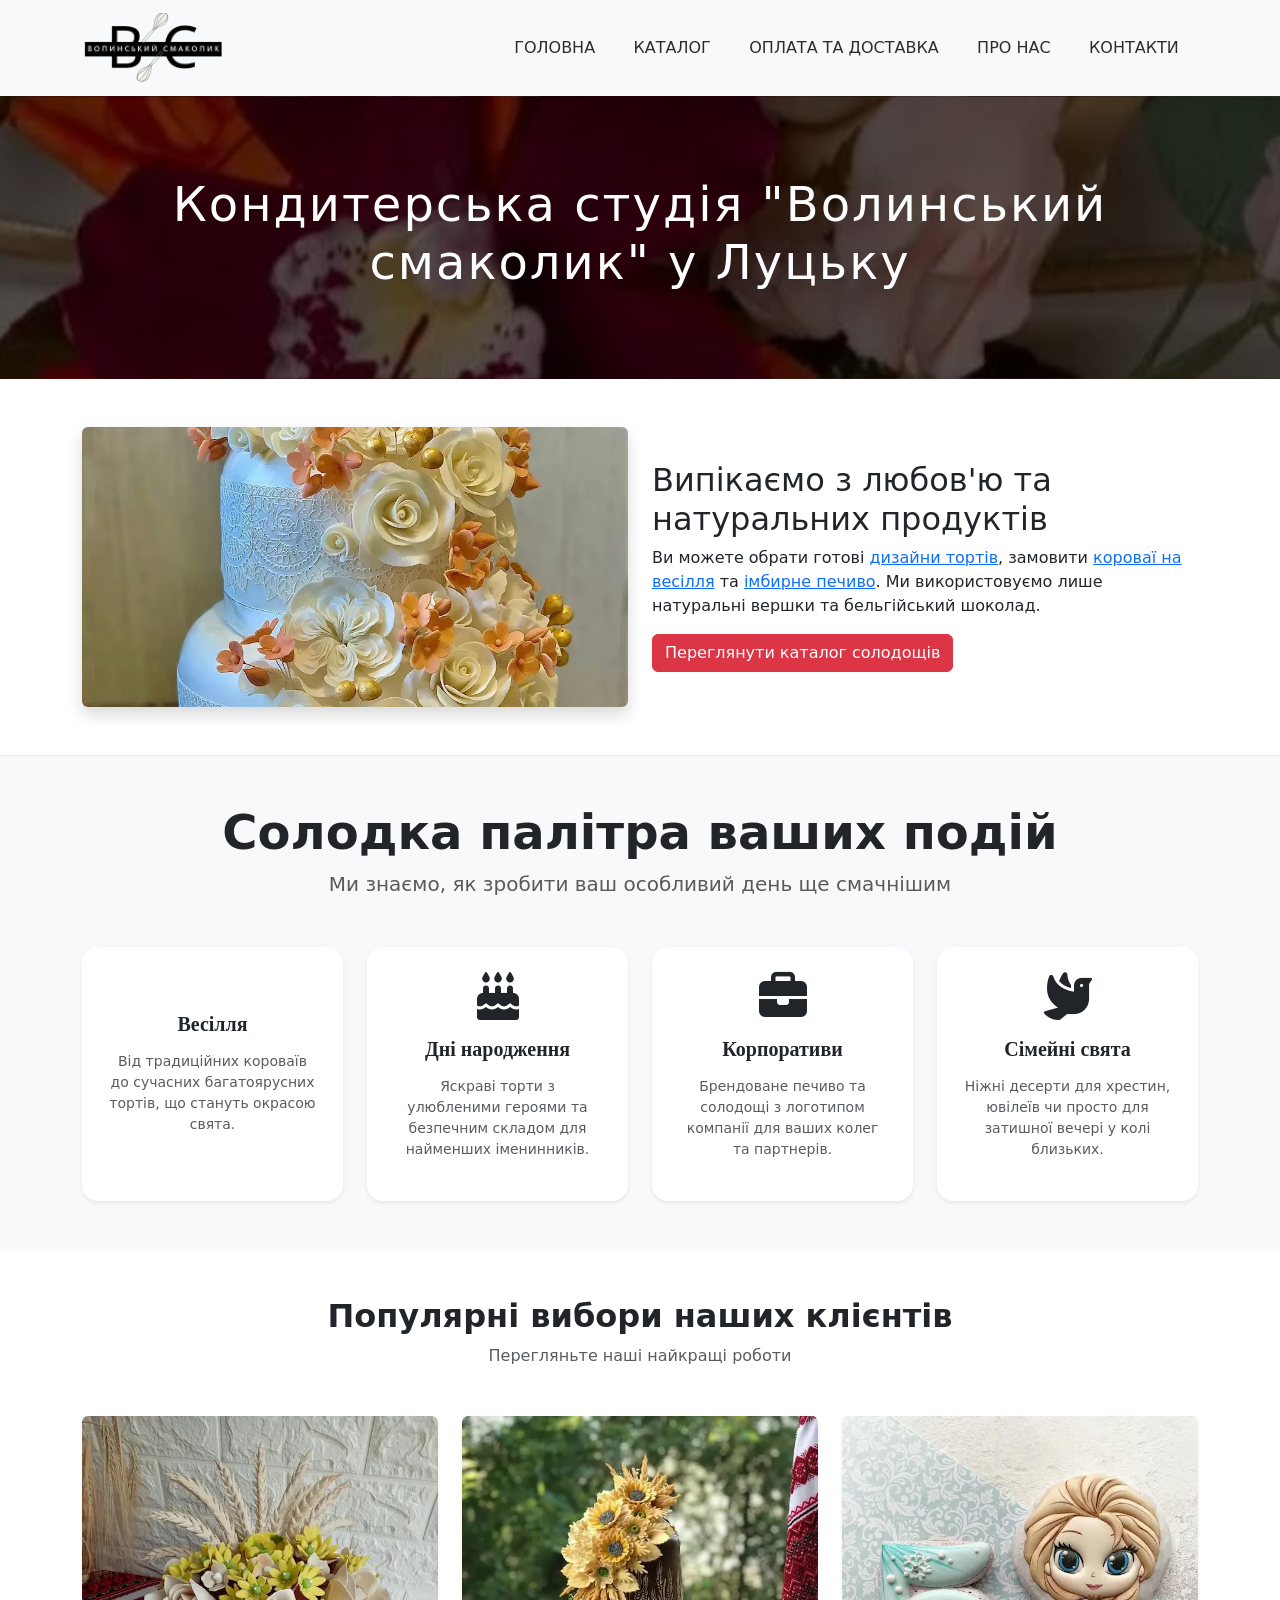
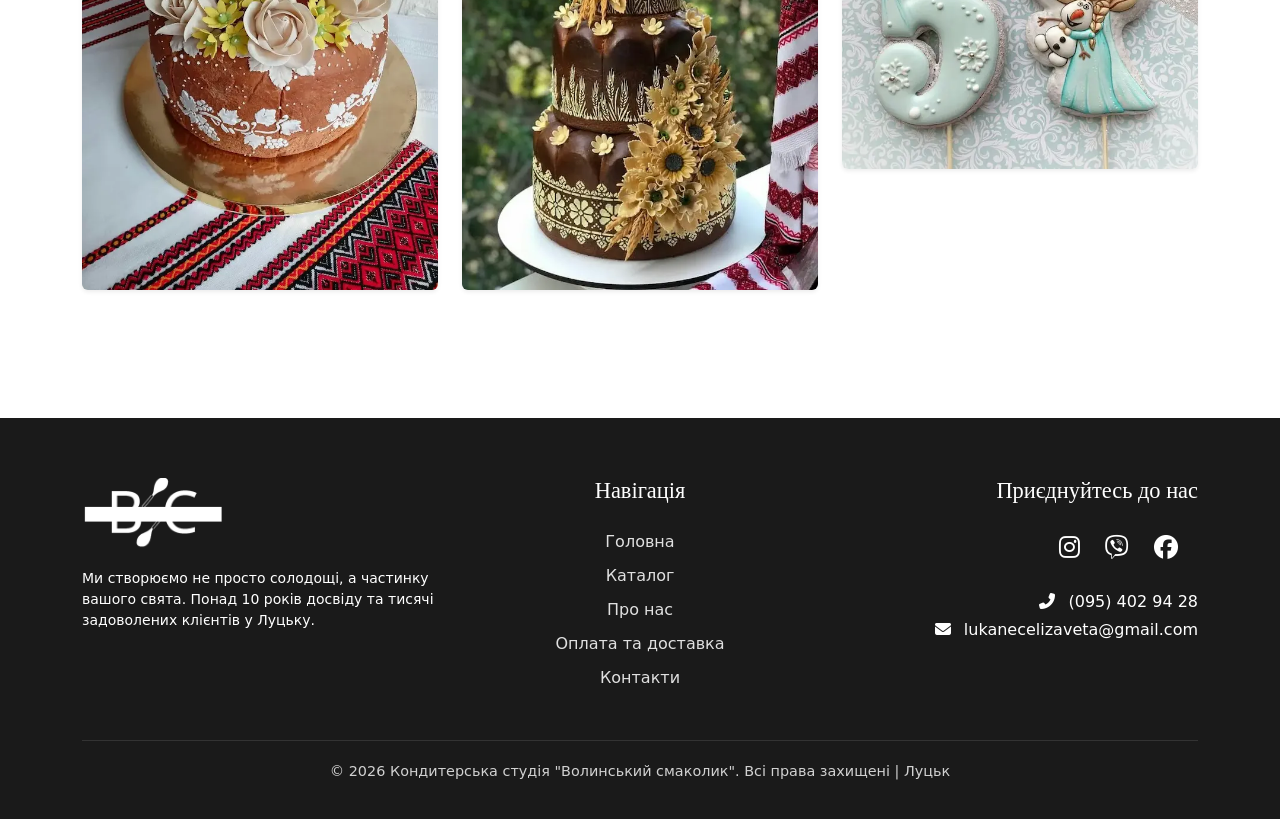
==== index.html @ 6240ece6 "Add ahrefs site verification meta tag for improved SEO tracking" ====
<!DOCTYPE html>
<html lang="uk">
<head>
    <meta charset="utf-8">
    <meta name="viewport" content="width=device-width, initial-scale=1.0">
    <title>Торти та короваї на замовлення Луцьк — Волинський смаколик </title>
    <meta name="description" content="Шукаєте смачне доповнення свята? Студія Волинський смаколик виготовляє натуральні торти та короваї у Луцьку. Ручна робота та свіжі продукти. Замовляйте зараз!">
    <link rel="preload" as="image" href="img/11.webp" fetchpriority="high">
    <link rel="preconnect" href="https://cdn.jsdelivr.net">
    <link rel="preconnect" href="https://cdnjs.cloudflare.com">
    <link rel="preload" href="https://cdnjs.cloudflare.com/ajax/libs/font-awesome/6.5.1/webfonts/fa-solid-900.woff2" as="font" type="font/woff2" crossorigin>
    <link rel="preload" href="https://cdnjs.cloudflare.com/ajax/libs/font-awesome/6.5.1/webfonts/fa-brands-400.woff2" as="font" type="font/woff2" crossorigin>
    <link rel="stylesheet" href="style.css">
    <link rel="stylesheet" href="https://cdn.jsdelivr.net/npm/bootstrap@5.3.0/dist/css/bootstrap.min.css">
    <link rel="stylesheet" href="https://cdnjs.cloudflare.com/ajax/libs/font-awesome/6.5.1/css/all.min.css">
    <meta name="google-site-verification" content="4i_8An1b0NBoUHBv1AoIvN3UKOuP4uVBedhU_tE_VQs" />
    <meta name="seobility" content="47df8234e2d0824a6869f9223be1ee46">
    <meta name="ahrefs-site-verification" content="925ce165d2ff561722cb3863309622aa576b7054dd38004be215ba54e6a1b39d">
    <link rel="icon" type="image/webp" href="img/Logo1.webp" sizes="32x32">
    <script src="https://analytics.ahrefs.com/analytics.js" data-key="kGzh/HsQVAH2dVlQZeXshA" async></script>
    <script type="application/ld+json">
    {
        "@context": "https://schema.org",
        "@type": "Bakery",
        "name": "Волинський смаколик",
        "image": "https://lukianetsliza25.github.io/seo-audit-project/img/logo.webp",
        "url": "https://lukianetsliza25.github.io/seo-audit-project/",
        "telephone": "+380954029428",
        "servesCuisine": "Ukrainian",
        "address": {
            "@type": "PostalAddress",
            "streetAddress": "вулиця Огієнка, 1",
            "addressLocality": "Луцьк",
            "addressRegion": "Волинська область",
            "postalCode": "43005",
            "addressCountry": "UA"
        },
        "openingHours": "Mo-Sa 09:00-19:00",
        "priceRange": "$$"
    }
    </script>
</head>
<body>
    <nav class="navbar navbar-expand-lg navbar-light bg-light sticky-top shadow-sm">
        <div class="container">
            <a class="navbar-brand" href="index.html">
                <picture>
                    <source srcset="img/Logo.webp" type="image/webp">
                    <img src="img/Logo.jpg" alt="Волинський смаколик лого" class="navbar-logo" width="1050" height="525">
                </picture>
            </a>

            <button class="navbar-toggler" type="button" data-bs-toggle="collapse" data-bs-target="#navbarNav" aria-controls="navbarNav" aria-expanded="false" aria-label="Toggle navigation">
                <span class="navbar-toggler-icon"></span>
            </button>

            <div class="collapse navbar-collapse" id="navbarNav">
                <ul class="navbar-nav ms-auto">
                    <li class="nav-item">
                        <a class="nav-link" href="index.html">Головна</a>
                    </li>
                    <li class="nav-item">
                        <a class="nav-link" href="catalog.html">Каталог</a>
                    </li>
                    <li class="nav-item">
                        <a class="nav-link" href="payment.html">Оплата та доставка</a>
                    </li>
                    <li class="nav-item">
                        <a class="nav-link" href="about.html">Про нас</a>
                    </li>
                    <li class="nav-item">
                        <a class="nav-link" href="contacts.html">Контакти</a>
                    </li>
                </ul>
            </div>
        </div>
    </nav>

    <header class="page-heading">
        <div class="container"><h1>Кондитерська студія "Волинський смаколик" у Луцьку</h1></div>
    </header>

    <main>
        <div class="container my-5">
            <div class="row align-items-center">
                <div class="col-md-6">
                    <picture>
                    <source srcset="img/30.webp" type="image/webp">
                    <img src="img/30.jpg" 
                        fetchpriority="high"
                        class="img-fluid rounded shadow" 
                        alt="Асортимент кондитерських виробів Волинський смаколик" 
                        width="900" 
                        height="600">
                    </picture>
                </div>
                <div class="col-md-6">
                    <h2>Випікаємо з любов'ю та натуральних продуктів</h2>
                    <p>Ви можете обрати готові <a href="catalog-torty.html">дизайни тортів</a>, 
                        замовити <a href="catalog-korovai.html">короваї на весілля</a> 
                        та <a href="catalog-pechyvo.html">імбирне печиво</a>. 
                        Ми використовуємо лише натуральні вершки та бельгійський шоколад.
                    </p>
                    <a href="catalog.html" class="btn btn-danger">Переглянути каталог солодощів</a>
                </div>
            </div>
        </div>

        <section class="events-section py-5 bg-light">
            <div class="container">
                <div class="text-center mb-5">
                    <h2 class="display-5 fw-bold">Солодка палітра ваших подій</h2>
                    <p class="lead text-muted">Ми знаємо, як зробити ваш особливий день ще смачнішим</p>
                </div>
                
                <div class="row g-4 text-center">
                    <div class="col-md-3 col-sm-6">
                        <div class="event-card p-4 h-100 shadow-sm bg-white rounded-4">
                            <div class="icon-box mb-3">
                                <i class="fas fa-rings-wedding fa-3x" style="color: var(--main-red);"></i>
                            </div>
                            <h3 class="fw-bold">Весілля</h3>
                            <p class="small text-muted">Від традиційних короваїв до сучасних багатоярусних тортів, що стануть окрасою свята.</p>
                        </div>
                    </div>
                    
                    <div class="col-md-3 col-sm-6">
                        <div class="event-card p-4 h-100 shadow-sm bg-white rounded-4">
                            <div class="icon-box mb-3">
                                <i class="fas fa-birthday-cake fa-3x" style="color: var(--main-red);"></i>
                            </div>
                            <h3 class="fw-bold">Дні народження</h3>
                            <p class="small text-muted">Яскраві торти з улюбленими героями та безпечним складом для найменших іменинників.</p>
                        </div>
                    </div>
                    
                    <div class="col-md-3 col-sm-6">
                        <div class="event-card p-4 h-100 shadow-sm bg-white rounded-4">
                            <div class="icon-box mb-3">
                                <i class="fas fa-briefcase fa-3x" style="color: var(--main-red);"></i>
                            </div>
                            <h3 class="fw-bold">Корпоративи</h3>
                            <p class="small text-muted">Брендоване печиво та солодощі з логотипом компанії для ваших колег та партнерів.</p>
                        </div>
                    </div>
                    
                    <div class="col-md-3 col-sm-6">
                        <div class="event-card p-4 h-100 shadow-sm bg-white rounded-4">
                            <div class="icon-box mb-3">
                                <i class="fas fa-dove fa-3x" style="color: var(--main-red);"></i>
                            </div>
                            <h3 class="fw-bold">Сімейні свята</h3>
                            <p class="small text-muted">Ніжні десерти для хрестин, ювілеїв чи просто для затишної вечері у колі близьких.</p>
                        </div>
                    </div>
                </div>
            </div>
        </section>
        

        <section class="gallery-section py-5">
            <div class="container">
                <div class="text-center mb-5">
                    <h2 class="fw-bold">Популярні вибори наших клієнтів</h2>
                    <p class="text-muted">Перегляньте наші найкращі роботи</p>
                </div>
                <div class="row g-4">
                    <div class="col-md-4">
                        <picture>
                            <source srcset="img/39.webp" type="image/webp">
                            <img src="img/39.jpg" 
                                class="img-fluid rounded shadow-sm" 
                                alt="Весільний коровай" 
                                width="736" 
                                height="981" 
                                loading="lazy">
                        </picture>
                    </div>
                    <div class="col-md-4">
                        <picture>
                            <source srcset="img/38.webp" type="image/webp">
                            <img src="img/38.jpg" class="img-fluid rounded shadow-sm" alt="Святковий торт" width="720" height="960" loading="lazy">
                        </picture>
                    </div>
                    <div class="col-md-4">
                        <picture>
                            <source srcset="img/84.webp" type="image/webp">
                            <img src="img/84.jpg" class="img-fluid rounded shadow-sm" alt="Подарункове печиво" width="736" height="730" loading="lazy">
                        </picture>
                    </div>
                </div>
            </div>
        </section>
    </main>

    <footer class="footer-custom">
        <div class="container">
            <div class="row">
                <div class="col-lg-4 mb-4 mb-lg-0">
                    <picture>
                        <source srcset="img/Logo.webp" type="image/webp">
                        <img src="img/Logo.jpg" 
                             alt="Кондитерська студія Волинський смаколик" 
                             class="footer-logo" 
                             width="1050" 
                             height="80" 
                             loading="lazy">
                    </picture>
                    <p class="small">Ми створюємо не просто солодощі, а частинку вашого свята. Понад 10 років досвіду та тисячі задоволених клієнтів у Луцьку.</p>
                </div>
                
                <div class="col-lg-4 mb-4 mb-lg-0 text-lg-center">
                    <h3 class="footer-heading">Навігація</h3>
                    <a href="index.html" class="footer-link">Головна</a>
                    <a href="catalog.html" class="footer-link">Каталог</a>
                    <a href="about.html" class="footer-link">Про нас</a>
                    <a href="payment.html" class="footer-link">Оплата та доставка</a>
                    <a href="contacts.html" class="footer-link">Контакти</a>
                </div>
                
                <div class="col-lg-4 text-lg-end">
                    <h3 class="footer-heading">Приєднуйтесь до нас</h3>
                    <div class="social-icons mb-4">
                        <a href="https://instagram.com/natali_lukianets" target="_blank" aria-label="Ми в Instagram" title="Ми в Instagram">
                            <i class="fab fa-instagram"></i>
                            <span class="visually-hidden">Instagram</span> </a>
                        <a href="viber://chat?number=%2B380954029428" target="_blank" aria-label="Ми в Viber" title="Ми в Viber">
                            <i class="fab fa-viber"></i>
                            <span class="visually-hidden">Viber</span> </a>
                        <a href="https://facebook.com" target="_blank" aria-label="Ми в Facebook" title="Ми в Facebook">
                            <i class="fab fa-facebook"></i>
                            <span class="visually-hidden">Facebook</span> </a>
                    </div>
                    <p class="mb-1"><i class="fas fa-phone-alt me-2" style="color: var(--gold);"></i> (095) 402 94 28</p>
                    <p><i class="fas fa-envelope me-2" style="color: var(--gold);"></i> lukanecelizaveta@gmail.com</p>
                </div>
            </div>
            
            <div class="footer-bottom text-center">
                <p>© 2026 Кондитерська студія "Волинський смаколик". Всі права захищені | Луцьк</p>
            </div>
        </div>
    </footer>
    <script src="https://cdn.jsdelivr.net/npm/bootstrap@5.3.0/dist/js/bootstrap.bundle.min.js"></script>
</body>
</html>
---- style.css ----
/* Навігація */
.navbar { background-color: #ffffff !important; padding: 0.5rem 0; }
.navbar-logo, .footer-logo { height: 70px !important; width: auto !important; transition: transform 0.3s; }
.navbar-logo:hover { transform: scale(1.05); }

.nav-link {
    font-weight: 600; color: #2d2d2d !important; text-transform: uppercase;
    font-size: 0.9rem; padding: 0.5rem 1.2rem !important; transition: 0.3s;
}
.nav-link:hover, .nav-link.active { color: var(--main-red) !important; }
.nav-link.active { border-bottom: 2px solid var(--main-red); }

/* Банер */
.page-heading {
    background: linear-gradient(rgba(0,0,0,0.6), rgba(0,0,0,0.6)), url('img/11.webp') center/cover;
    padding: 80px 0; color: white; text-align: center; margin-bottom: 40px;
}
.page-heading h1 { color: white; font-size: 3rem; letter-spacing: 2px; }

/* Картки */
.product-card { transition: 0.3s; }
.product-card:hover { transform: translateY(-10px); box-shadow: 0 15px 30px rgba(138, 5, 24, 0.15); }
.product-card img { width: 100%; height: 250px; display: block; object-fit: cover; }

.btn-danger {border: none; border-radius: 50px; padding: 10px 25px; font-weight: 600; }

/* Футер */
.footer-custom { background-color: #1a1a1a; color: #ffffff; padding: 60px 0 20px; margin-top: 80px; }
.footer-logo { filter: brightness(0) invert(1); margin-bottom: 20px; }
.footer-heading { font-family: Georgia, serif; color: var(--gold); margin-bottom: 25px; font-size: 1.4rem; }
.footer-link { color: #e0e0e0; text-decoration: none; display: block; margin-bottom: 10px; transition: 0.3s; }
.footer-link:hover { color: var(--gold); padding-left: 5px; }
.social-icons a { color: white; font-size: 1.5rem; margin-right: 20px; transition: 0.3s; display: inline-block; }
.social-icons a:hover { color: var(--gold); transform: scale(1.2); }
.footer-bottom { border-top: 1px solid #333; margin-top: 40px; padding-top: 20px; font-size: 0.9rem; color: #d1d1d1; }

/* Події */
.events-section { border-top: 1px solid #eee; }
.event-card { transition: 0.3s; border: 1px solid transparent; }
.event-card:hover { transform: translateY(-10px); border-color: var(--gold); box-shadow: 0 15px 30px rgba(138, 5, 24, 0.1) !important; }
.event-card h3 { font-family: Georgia, serif; font-size: 1.25rem; margin-bottom: 15px; }
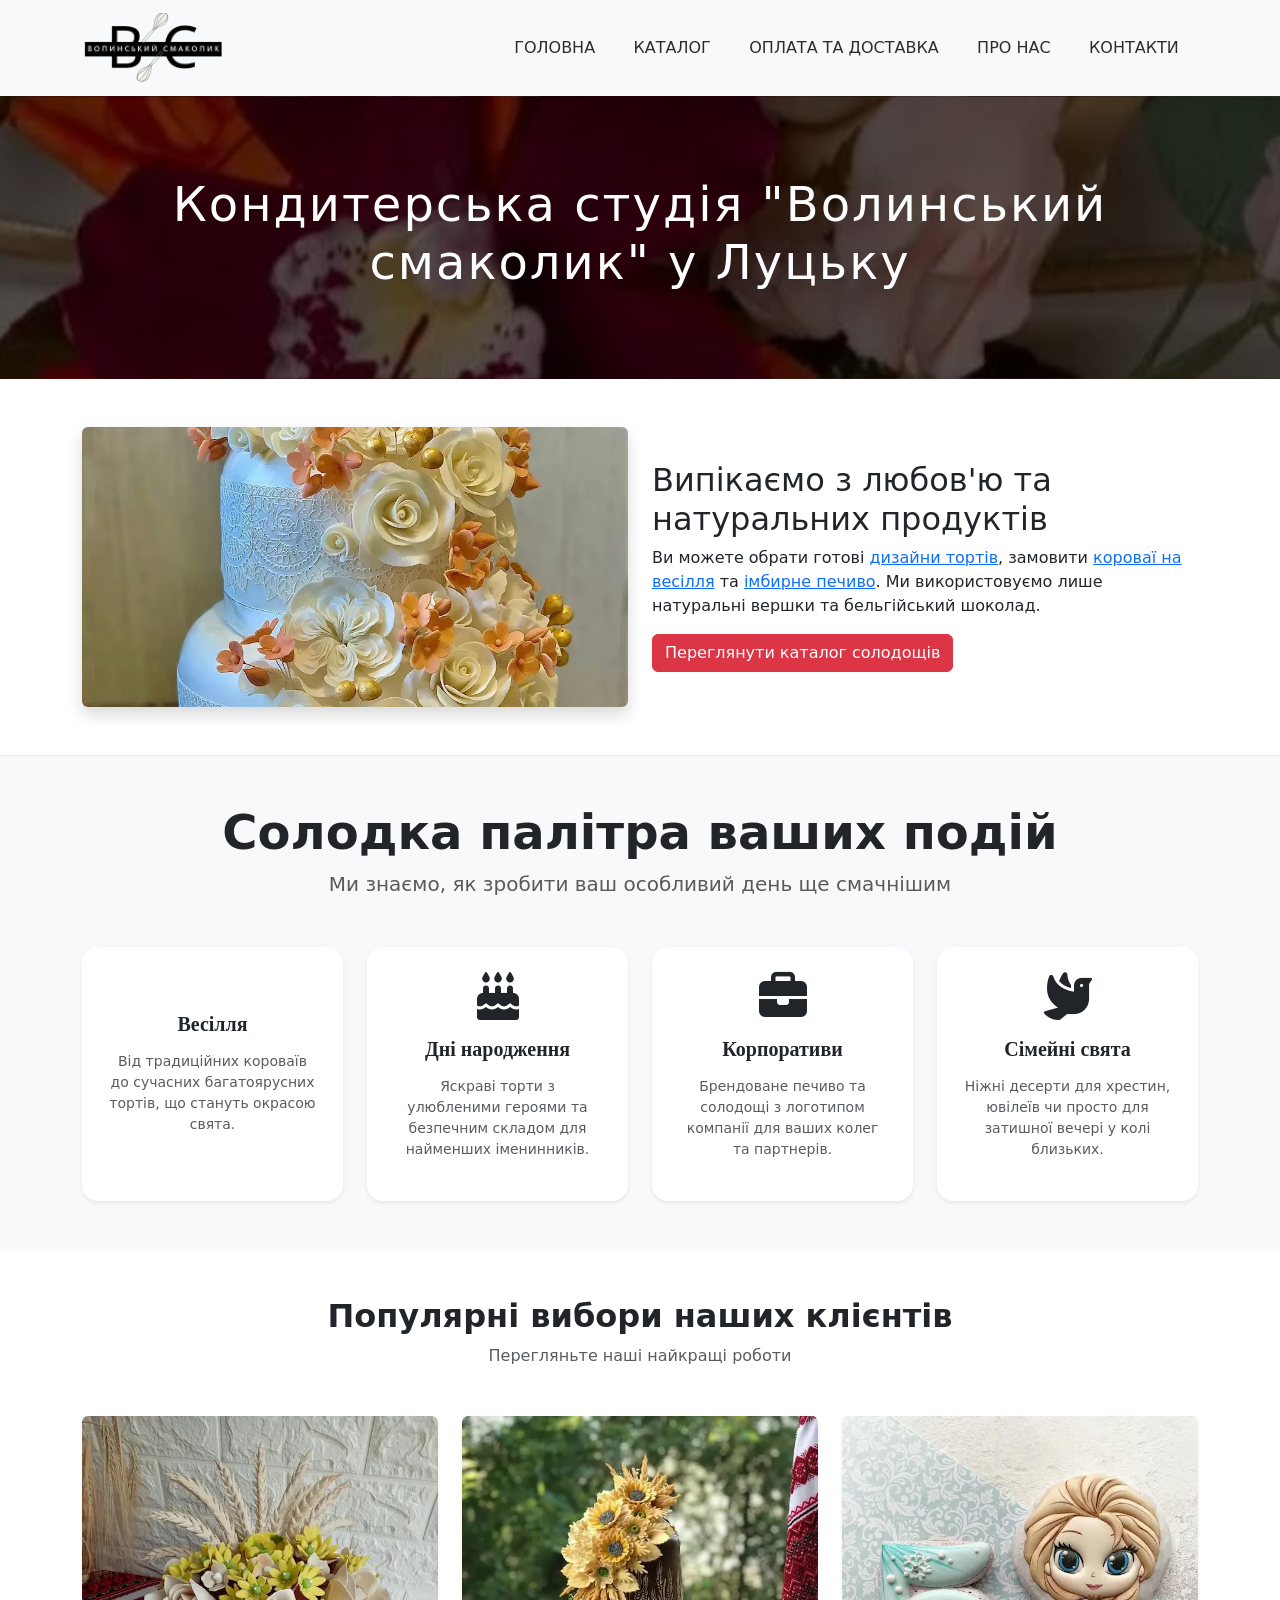
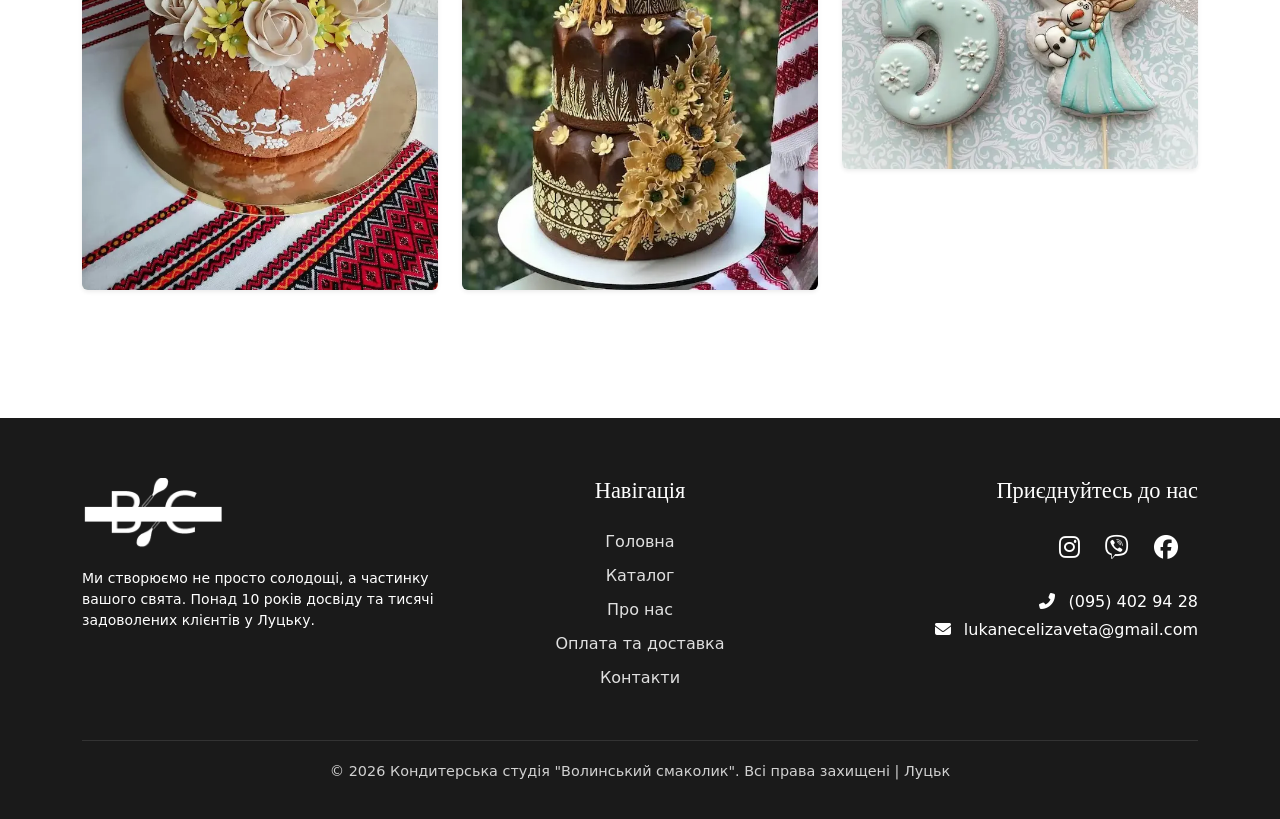
==== commit 76ebe915: "Add analytics event tracking for social links and phone clicks across multiple HTML files" ====
--- a/index.html
+++ b/index.html
@@ -18,6 +18,21 @@
     <meta name="ahrefs-site-verification" content="925ce165d2ff561722cb3863309622aa576b7054dd38004be215ba54e6a1b39d">
     <link rel="icon" type="image/webp" href="img/Logo1.webp" sizes="32x32">
     <script src="https://analytics.ahrefs.com/analytics.js" data-key="kGzh/HsQVAH2dVlQZeXshA" async></script>
+    <script async src="https://www.googletagmanager.com/gtag/js?id=G-9GBF6HHR5B"></script>
+    <script>
+    window.dataLayer = window.dataLayer || [];
+    function gtag(){dataLayer.push(arguments);}
+    gtag('js', new Date());
+
+    gtag('config', 'G-9GBF6HHR5B');
+    </script>
+    <script type="text/javascript">
+        (function(c,l,a,r,i,t,y){
+            c[a]=c[a]||function(){(c[a].q=c[a].q||[]).push(arguments)};
+            t=l.createElement(r);t.async=1;t.src="https://www.clarity.ms/tag/"+i;
+            y=l.getElementsByTagName(r)[0];y.parentNode.insertBefore(t,y);
+        })(window, document, "clarity", "script", "wqe1n3xdoz");
+    </script>
     <script type="application/ld+json">
     {
         "@context": "https://schema.org",
@@ -221,17 +236,20 @@
                 <div class="col-lg-4 text-lg-end">
                     <h3 class="footer-heading">Приєднуйтесь до нас</h3>
                     <div class="social-icons mb-4">
-                        <a href="https://instagram.com/natali_lukianets" target="_blank" aria-label="Ми в Instagram" title="Ми в Instagram">
+                        <a href="https://instagram.com/natali_lukianets" class="social-link" data-platform="Instagram" target="_blank" aria-label="Ми в Instagram" title="Ми в Instagram">
                             <i class="fab fa-instagram"></i>
-                            <span class="visually-hidden">Instagram</span> </a>
-                        <a href="viber://chat?number=%2B380954029428" target="_blank" aria-label="Ми в Viber" title="Ми в Viber">
+                            <span class="visually-hidden">Instagram</span> 
+                        </a>
+                        <a href="viber://chat?number=%2B380954029428" class="social-link" data-platform="Viber" target="_blank" aria-label="Ми в Viber" title="Ми в Viber">
                             <i class="fab fa-viber"></i>
-                            <span class="visually-hidden">Viber</span> </a>
-                        <a href="https://facebook.com" target="_blank" aria-label="Ми в Facebook" title="Ми в Facebook">
+                            <span class="visually-hidden">Viber</span> 
+                        </a>
+                        <a href="https://facebook.com" class="social-link" data-platform="Facebook" target="_blank" aria-label="Ми в Facebook" title="Ми в Facebook">
                             <i class="fab fa-facebook"></i>
-                            <span class="visually-hidden">Facebook</span> </a>
-                    </div>
-                    <p class="mb-1"><i class="fas fa-phone-alt me-2" style="color: var(--gold);"></i> (095) 402 94 28</p>
+                            <span class="visually-hidden">Facebook</span> 
+                        </a>
+                    </div>
+                    <p class="mb-1"><i class="fas fa-phone-alt me-2" style="color: var(--gold);"></i> <a href="tel:+380954029428" style="color: inherit; text-decoration: none;">(095) 402 94 28</a></p>
                     <p><i class="fas fa-envelope me-2" style="color: var(--gold);"></i> lukanecelizaveta@gmail.com</p>
                 </div>
             </div>
@@ -241,6 +259,7 @@
             </div>
         </div>
     </footer>
+    <script src="analytics-events.js"></script>
     <script src="https://cdn.jsdelivr.net/npm/bootstrap@5.3.0/dist/js/bootstrap.bundle.min.js"></script>
 </body>
 </html>
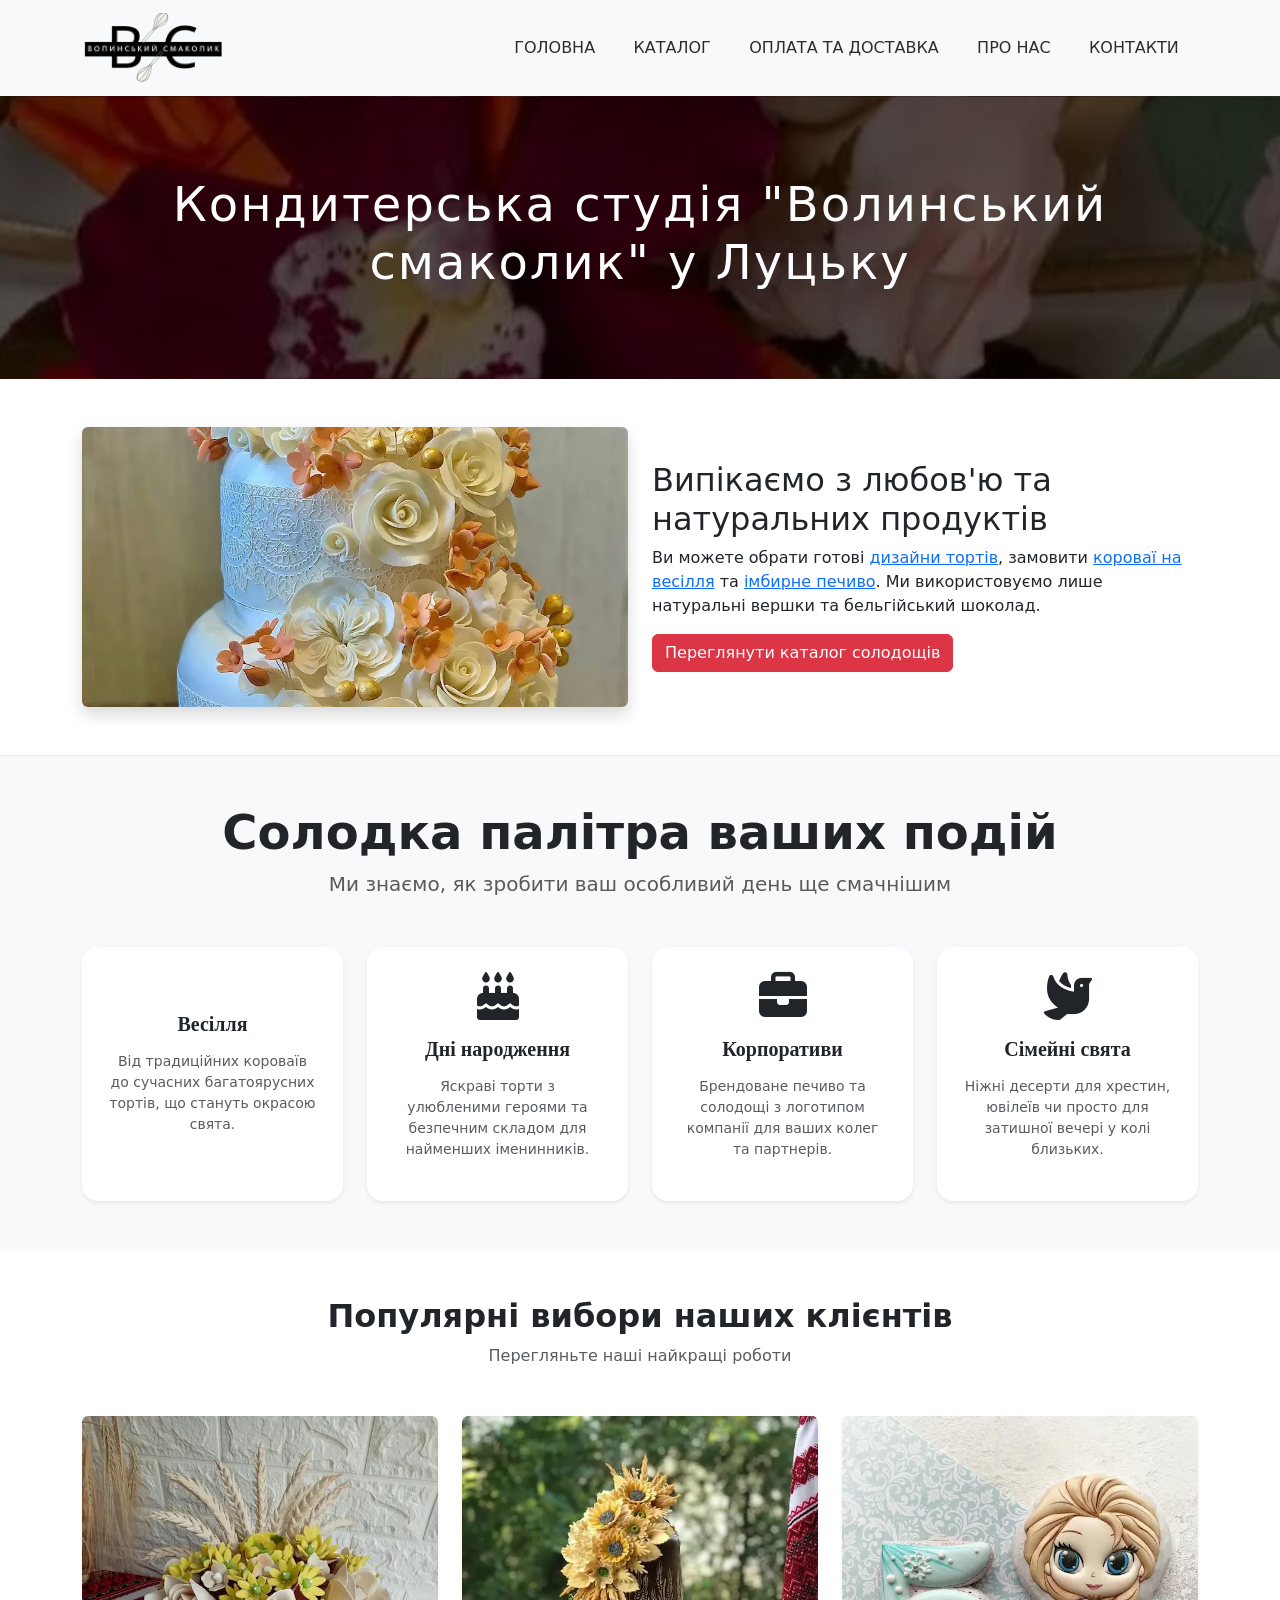
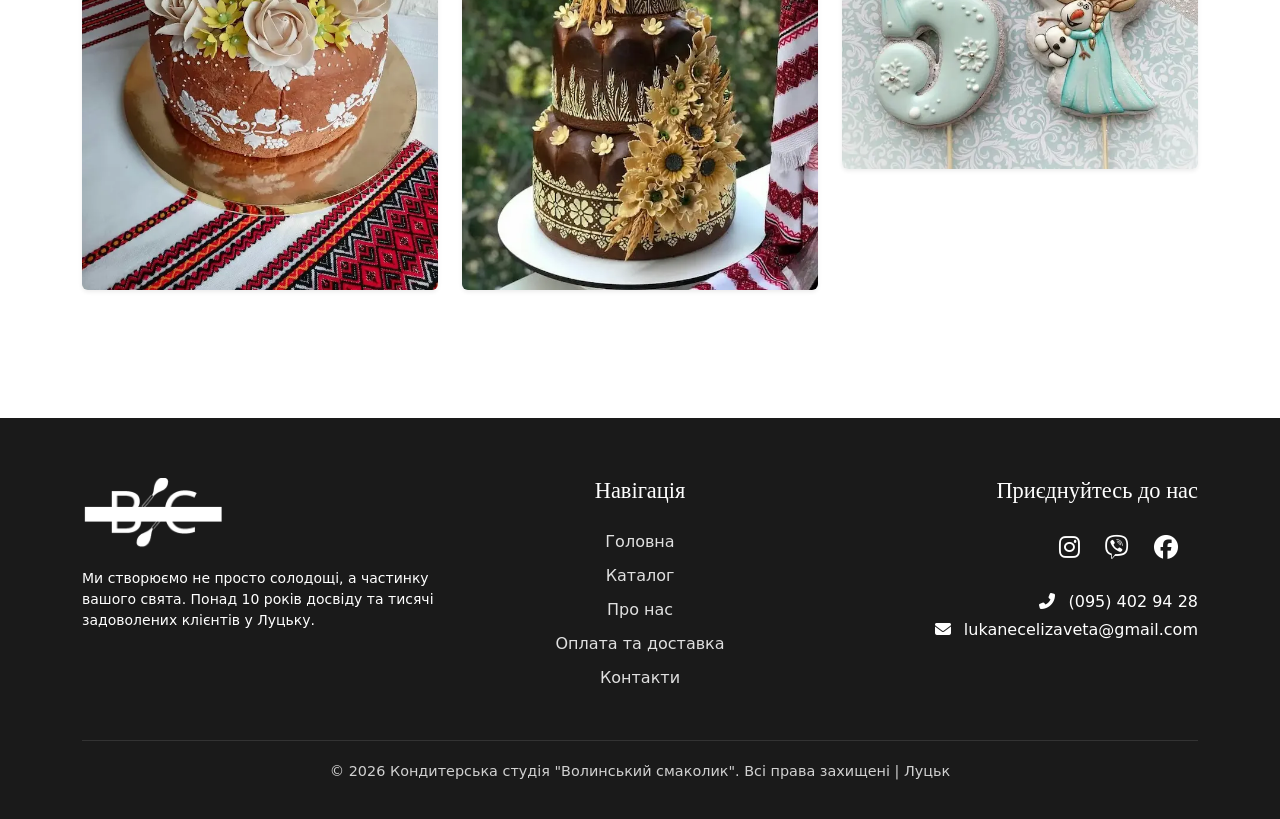
==== commit 61050874: "Update email links to be clickable mailto links across multiple HTML files" ====
--- a/index.html
+++ b/index.html
@@ -250,7 +250,7 @@
                         </a>
                     </div>
                     <p class="mb-1"><i class="fas fa-phone-alt me-2" style="color: var(--gold);"></i> <a href="tel:+380954029428" style="color: inherit; text-decoration: none;">(095) 402 94 28</a></p>
-                    <p><i class="fas fa-envelope me-2" style="color: var(--gold);"></i> lukanecelizaveta@gmail.com</p>
+                    <p><i class="fas fa-envelope me-2" style="color: var(--gold);"></i> <a href="mailto:lukanecelizaveta@gmail.com" style="color: inherit; text-decoration: none;">lukanecelizaveta@gmail.com</a></p>
                 </div>
             </div>
             
